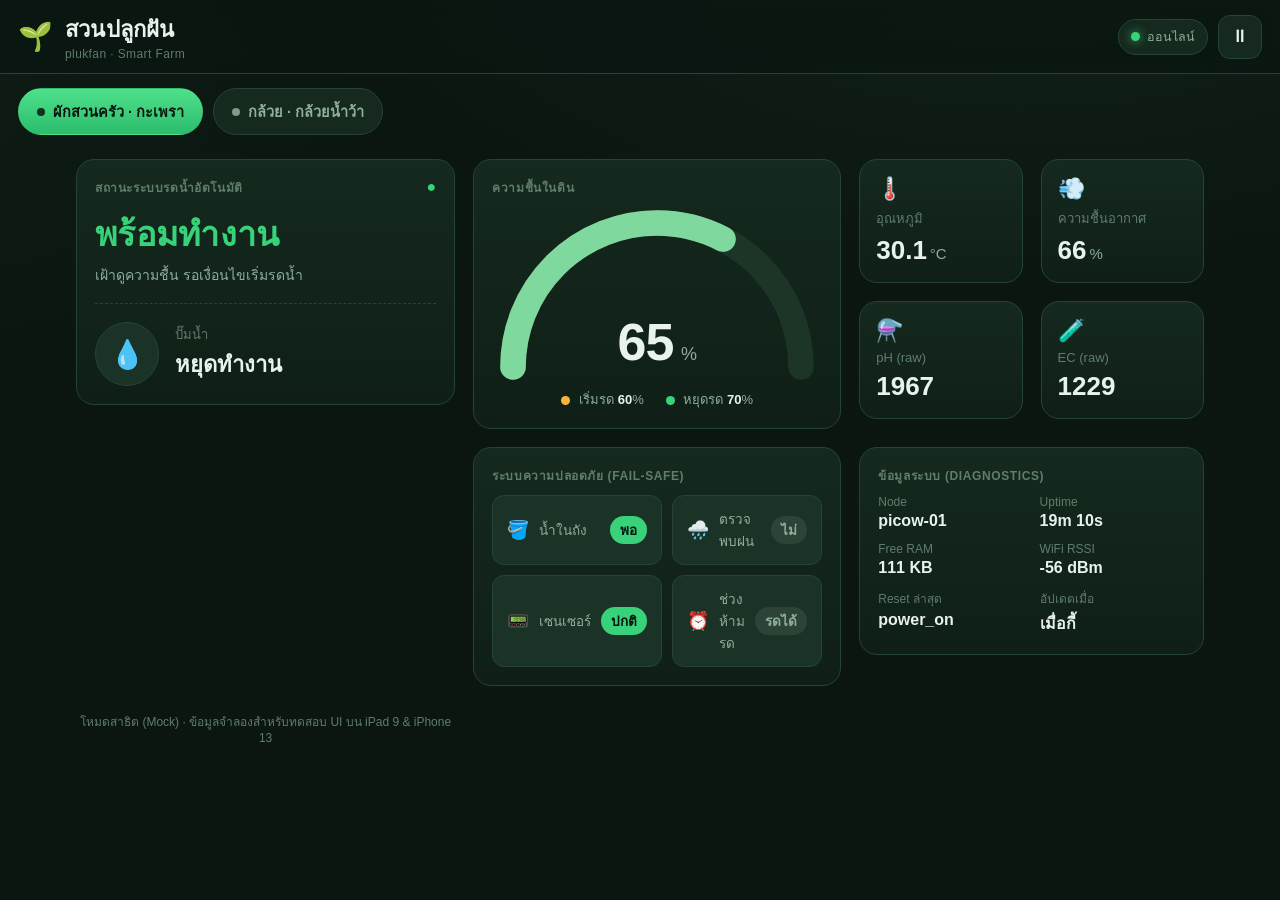
==== dashboard/index.html @ 5e145922 "เพิ่มแดชบอร์ดสาธิต (mock) รองรับ iPad 9 และ iPhone 13 - หน้าจอเดียวแสดงสถานะระบบรดน้ำอัตโนมัติ ตรงกั" ====
<!DOCTYPE html>
<html lang="th">
<head>
  <meta charset="UTF-8">
  <!--
    viewport-fit=cover  → ใช้พื้นที่เต็มจอ iPhone 13 (รองรับ notch ผ่าน safe-area-inset)
    maximum-scale / user-scalable=no  → กัน Safari iOS ซูมเองตอนแตะ input (UX แอปจริง)
  -->
  <meta name="viewport" content="width=device-width, initial-scale=1.0, viewport-fit=cover, maximum-scale=1.0, user-scalable=no">
  <meta name="theme-color" content="#0f1f17">
  <!-- เปิดแบบ Add to Home Screen ให้เป็น full-screen web app บน iPad/iPhone -->
  <meta name="apple-mobile-web-app-capable" content="yes">
  <meta name="apple-mobile-web-app-status-bar-style" content="black-translucent">
  <meta name="apple-mobile-web-app-title" content="สวนปลูกฝัน">
  <meta name="mobile-web-app-capable" content="yes">
  <title>สวนปลูกฝัน — Smart Farm Dashboard</title>
  <link rel="manifest" href="manifest.webmanifest">
  <link rel="stylesheet" href="css/styles.css">
</head>
<body>
  <div class="app" id="app">

    <!-- ───────── Top bar ───────── -->
    <header class="topbar">
      <div class="brand">
        <span class="brand__logo" aria-hidden="true">🌱</span>
        <div class="brand__text">
          <h1 class="brand__title">สวนปลูกฝัน</h1>
          <p class="brand__sub">plukfan · Smart Farm</p>
        </div>
      </div>

      <div class="topbar__right">
        <div class="conn" id="conn">
          <span class="conn__dot" id="connDot"></span>
          <span class="conn__label" id="connLabel">กำลังเชื่อมต่อ…</span>
        </div>
        <button class="icon-btn" id="simToggle" type="button"
                title="หยุด/เริ่ม การจำลองข้อมูล" aria-label="สลับการจำลองข้อมูล">
          <span id="simIcon">⏸</span>
        </button>
      </div>
    </header>

    <!-- ───────── Zone selector ───────── -->
    <nav class="zones" id="zoneTabs" aria-label="เลือกโซน"></nav>

    <main class="content">

      <!-- ───────── Hero: สถานะระบบ + การรดน้ำ ───────── -->
      <section class="card hero" id="heroCard">
        <div class="hero__head">
          <div>
            <p class="card__eyebrow">สถานะระบบรดน้ำอัตโนมัติ</p>
            <h2 class="hero__state" id="fsmState">—</h2>
            <p class="hero__desc" id="fsmDesc">กำลังโหลดสถานะ…</p>
          </div>
          <div class="hero__badge" id="fsmBadge" aria-hidden="true">●</div>
        </div>

        <div class="hero__pump">
          <div class="pump-viz" id="pumpViz">
            <span class="pump-viz__icon">💧</span>
          </div>
          <div class="pump-info">
            <p class="pump-info__label">ปั๊มน้ำ</p>
            <p class="pump-info__value" id="pumpState">—</p>
            <p class="pump-info__meta" id="pumpMeta"></p>
          </div>
        </div>

        <button class="btn btn--danger" id="resetBtn" type="button" hidden>
          ↻ สั่ง Manual Reset
        </button>
      </section>

      <!-- ───────── Moisture gauge ───────── -->
      <section class="card moist">
        <p class="card__eyebrow">ความชื้นในดิน</p>
        <div class="gauge" id="gauge">
          <svg viewBox="0 0 200 110" class="gauge__svg" aria-hidden="true">
            <path class="gauge__track" d="M10,100 A90,90 0 0,1 190,100" />
            <path class="gauge__band gauge__band--low"  id="bandLow"  d="M10,100 A90,90 0 0,1 190,100" />
            <path class="gauge__band gauge__band--high" id="bandHigh" d="M10,100 A90,90 0 0,1 190,100" />
            <path class="gauge__fill" id="gaugeFill"    d="M10,100 A90,90 0 0,1 190,100" />
          </svg>
          <div class="gauge__center">
            <span class="gauge__value" id="moistValue">--</span>
            <span class="gauge__unit">%</span>
          </div>
        </div>
        <div class="moist__legend" id="moistLegend">
          <span><i class="dot dot--low"></i> เริ่มรด <b id="thLow">–</b>%</span>
          <span><i class="dot dot--high"></i> หยุดรด <b id="thHigh">–</b>%</span>
        </div>
      </section>

      <!-- ───────── Sensor grid ───────── -->
      <section class="grid" id="sensorGrid">
        <article class="card stat" id="statTemp">
          <span class="stat__icon">🌡️</span>
          <span class="stat__label">อุณหภูมิ</span>
          <span class="stat__value"><b id="vTemp">--</b><i>°C</i></span>
        </article>
        <article class="card stat" id="statHumid">
          <span class="stat__icon">💨</span>
          <span class="stat__label">ความชื้นอากาศ</span>
          <span class="stat__value"><b id="vHumid">--</b><i>%</i></span>
        </article>
        <article class="card stat" id="statPh">
          <span class="stat__icon">⚗️</span>
          <span class="stat__label">pH (raw)</span>
          <span class="stat__value"><b id="vPh">--</b></span>
        </article>
        <article class="card stat" id="statEc">
          <span class="stat__icon">🧪</span>
          <span class="stat__label">EC (raw)</span>
          <span class="stat__value"><b id="vEc">--</b></span>
        </article>
      </section>

      <!-- ───────── Guards / safety ───────── -->
      <section class="card guards">
        <p class="card__eyebrow">ระบบความปลอดภัย (Fail-safe)</p>
        <ul class="guards__list">
          <li class="guard" id="gFloat">
            <span class="guard__icon">🪣</span>
            <span class="guard__name">น้ำในถัง</span>
            <span class="guard__val" id="gFloatVal">—</span>
          </li>
          <li class="guard" id="gRain">
            <span class="guard__icon">🌧️</span>
            <span class="guard__name">ตรวจพบฝน</span>
            <span class="guard__val" id="gRainVal">—</span>
          </li>
          <li class="guard" id="gSensor">
            <span class="guard__icon">📟</span>
            <span class="guard__name">เซนเซอร์</span>
            <span class="guard__val" id="gSensorVal">—</span>
          </li>
          <li class="guard" id="gWindow">
            <span class="guard__icon">⏰</span>
            <span class="guard__name">ช่วงห้ามรด</span>
            <span class="guard__val" id="gWindowVal">—</span>
          </li>
        </ul>
      </section>

      <!-- ───────── Diagnostics ───────── -->
      <section class="card diag">
        <p class="card__eyebrow">ข้อมูลระบบ (Diagnostics)</p>
        <div class="diag__grid">
          <div class="diag__item"><span>Node</span><b id="dNode">—</b></div>
          <div class="diag__item"><span>Uptime</span><b id="dUptime">—</b></div>
          <div class="diag__item"><span>Free RAM</span><b id="dMem">—</b></div>
          <div class="diag__item"><span>WiFi RSSI</span><b id="dRssi">—</b></div>
          <div class="diag__item"><span>Reset ล่าสุด</span><b id="dReset">—</b></div>
          <div class="diag__item"><span>อัปเดตเมื่อ</span><b id="dUpdated">—</b></div>
        </div>
        <p class="diag__err" id="lastErr" hidden></p>
      </section>

      <footer class="foot">
        <p>โหมดสาธิต (Mock) · ข้อมูลจำลองสำหรับทดสอบ UI บน iPad 9 &amp; iPhone 13</p>
      </footer>
    </main>
  </div>

  <!-- toast -->
  <div class="toast" id="toast" role="status" aria-live="polite" hidden></div>

  <script src="js/mock-data.js"></script>
  <script src="js/app.js"></script>
</body>
</html>
---- dashboard/css/styles.css ----
/* =============================================================================
   สวนปลูกฝัน — Smart Farm Dashboard (mock)
   ออกแบบ mobile-first + รองรับ iPad 9 (10.2") และ iPhone 13 โดยเฉพาะ
   - ใช้ safe-area-inset กับ notch / home indicator ของ iPhone 13
   - touch target >= 44px ตาม Apple HIG
   - ปิด hover-only, ใช้ :active feedback แทน
   ========================================================================== */

:root {
  --bg:        #0c1611;
  --bg-2:      #0f1f17;
  --card:      #15291e;
  --card-2:    #1b3327;
  --line:      #244536;
  --text:      #e8f3ec;
  --text-dim:  #8fae9d;
  --text-mut:  #5f7d6d;

  --green:     #38d27a;
  --green-soft:#1f6b45;
  --blue:      #4fb6f0;
  --amber:     #f5b53d;
  --red:       #f06464;

  --radius:    18px;
  --radius-sm: 12px;
  --gap:       14px;

  /* safe-area shorthands (iPhone 13 notch / home indicator) */
  --sat: env(safe-area-inset-top, 0px);
  --sab: env(safe-area-inset-bottom, 0px);
  --sal: env(safe-area-inset-left, 0px);
  --sar: env(safe-area-inset-right, 0px);

  font-size: 16px;
}

* { box-sizing: border-box; margin: 0; padding: 0; }

html, body {
  height: 100%;
  background: var(--bg);
  color: var(--text);
  font-family: -apple-system, BlinkMacSystemFont, "Segoe UI",
               "Noto Sans Thai", "Sukhumvit Set", "Helvetica Neue", sans-serif;
  -webkit-font-smoothing: antialiased;
  -webkit-text-size-adjust: 100%;        /* กัน iOS ขยาย font เองตอนหมุนจอ */
  -webkit-tap-highlight-color: transparent;
  overscroll-behavior-y: contain;
}

body {
  background:
    radial-gradient(1200px 600px at 80% -10%, #16382660 0%, transparent 60%),
    radial-gradient(900px 500px at -10% 10%, #10302040 0%, transparent 55%),
    var(--bg);
}

.app {
  min-height: 100%;
  /* เผื่อ safe-area ทุกด้าน — เนื้อหาไม่ถูก notch/มุมจอบัง */
  padding:
    calc(var(--sat))
    var(--sar)
    var(--sab)
    var(--sal);
}

/* ───────────────────────── Top bar ───────────────────────── */
.topbar {
  position: sticky;
  top: 0;
  z-index: 20;
  display: flex;
  align-items: center;
  justify-content: space-between;
  gap: 12px;
  padding: calc(var(--sat) + 12px) 18px 12px;
  margin-top: calc(-1 * var(--sat));      /* ดึง blur ขึ้นไปคลุมพื้นที่ notch */
  background: rgba(12, 22, 17, 0.72);
  backdrop-filter: saturate(140%) blur(14px);
  -webkit-backdrop-filter: saturate(140%) blur(14px);
  border-bottom: 1px solid var(--line);
}

.brand { display: flex; align-items: center; gap: 12px; min-width: 0; }
.brand__logo { font-size: 28px; line-height: 1; }
.brand__title { font-size: 19px; font-weight: 700; letter-spacing: .2px; }
.brand__sub { font-size: 12px; color: var(--text-mut); letter-spacing: .4px; }

.topbar__right { display: flex; align-items: center; gap: 10px; }

.conn {
  display: flex; align-items: center; gap: 7px;
  padding: 7px 12px;
  background: var(--card);
  border: 1px solid var(--line);
  border-radius: 999px;
  font-size: 12.5px;
  color: var(--text-dim);
  white-space: nowrap;
}
.conn__dot {
  width: 9px; height: 9px; border-radius: 50%;
  background: var(--text-mut);
  box-shadow: 0 0 0 0 transparent;
  transition: background .3s, box-shadow .3s;
}
.conn--online  .conn__dot { background: var(--green); box-shadow: 0 0 10px 1px #38d27a88; }
.conn--offline .conn__dot { background: var(--red);   box-shadow: 0 0 10px 1px #f0646488; }

.icon-btn {
  width: 44px; height: 44px;              /* >= 44px touch target */
  display: grid; place-items: center;
  font-size: 18px;
  color: var(--text);
  background: var(--card);
  border: 1px solid var(--line);
  border-radius: 12px;
  cursor: pointer;
  transition: transform .08s, background .2s;
}
.icon-btn:active { transform: scale(.92); background: var(--card-2); }

/* ───────────────────────── Zone tabs ───────────────────────── */
.zones {
  display: flex;
  gap: 10px;
  padding: 14px 18px 4px;
  overflow-x: auto;
  -webkit-overflow-scrolling: touch;
  scrollbar-width: none;
}
.zones::-webkit-scrollbar { display: none; }

.zone-tab {
  flex: 0 0 auto;
  padding: 11px 18px;
  min-height: 44px;
  display: flex; align-items: center; gap: 8px;
  font-size: 14.5px; font-weight: 600;
  color: var(--text-dim);
  background: var(--card);
  border: 1px solid var(--line);
  border-radius: 999px;
  cursor: pointer;
  white-space: nowrap;
  transition: transform .08s, background .2s, color .2s, border-color .2s;
}
.zone-tab:active { transform: scale(.96); }
.zone-tab.is-active {
  color: #06160d;
  background: linear-gradient(180deg, #4fe08c, #2bbd6c);
  border-color: transparent;
}
.zone-tab__dot { width: 8px; height: 8px; border-radius: 50%; background: currentColor; opacity: .85; }

/* ───────────────────────── Content layout ───────────────────────── */
.content {
  padding: 14px 18px calc(var(--sab) + 28px);
  display: grid;
  gap: var(--gap);
  max-width: 1180px;
  margin: 0 auto;
}

.card {
  background: linear-gradient(180deg, var(--card), var(--bg-2));
  border: 1px solid var(--line);
  border-radius: var(--radius);
  padding: 18px;
}
.card__eyebrow {
  font-size: 12px; letter-spacing: .6px; text-transform: uppercase;
  color: var(--text-mut); font-weight: 700; margin-bottom: 10px;
}

/* ───────────────────────── Hero ───────────────────────── */
.hero__head { display: flex; justify-content: space-between; align-items: flex-start; gap: 12px; }
.hero__state { font-size: 30px; font-weight: 800; letter-spacing: .3px; margin-top: 2px; }
.hero__desc  { font-size: 14px; color: var(--text-dim); margin-top: 4px; line-height: 1.45; }
.hero__badge { font-size: 16px; }

.hero__pump {
  display: flex; align-items: center; gap: 16px;
  margin-top: 18px; padding-top: 18px;
  border-top: 1px dashed var(--line);
}
.pump-viz {
  width: 64px; height: 64px; flex: 0 0 auto;
  display: grid; place-items: center;
  border-radius: 50%;
  font-size: 28px;
  background: var(--card-2);
  border: 1px solid var(--line);
  transition: background .3s, box-shadow .3s, transform .3s;
}
.pump-viz.is-on {
  background: radial-gradient(circle at 50% 40%, #2c7bd6, #1c4f8f);
  box-shadow: 0 0 0 4px #2c7bd633, 0 0 28px 4px #2c7bd655;
  animation: pump-pulse 1.4s ease-in-out infinite;
}
@keyframes pump-pulse {
  0%,100% { transform: scale(1); }
  50%     { transform: scale(1.06); }
}
.pump-info__label { font-size: 13px; color: var(--text-mut); }
.pump-info__value { font-size: 22px; font-weight: 700; margin-top: 2px; }
.pump-info__meta  { font-size: 12.5px; color: var(--text-dim); margin-top: 3px; }

/* state color theming on hero card */
.hero[data-state="WATERING"] { border-color: #2c7bd6aa; }
.hero[data-state="ERROR"]    { border-color: #f06464aa; }
.hero[data-state="COOLDOWN"] { border-color: #f5b53d77; }

/* ───────────────────────── Buttons ───────────────────────── */
.btn {
  width: 100%;
  margin-top: 16px;
  min-height: 50px;
  font-size: 16px; font-weight: 700;
  border: none; border-radius: 14px;
  cursor: pointer;
  transition: transform .08s, filter .2s;
}
.btn:active { transform: scale(.98); filter: brightness(.92); }
.btn--danger { background: linear-gradient(180deg, #ff7a7a, #e24d4d); color: #2a0808; }

/* ───────────────────────── Moisture gauge ───────────────────────── */
.moist { display: flex; flex-direction: column; align-items: center; }
.moist .card__eyebrow { align-self: flex-start; }
.gauge { position: relative; width: 100%; max-width: 320px; }
.gauge__svg { width: 100%; height: auto; display: block; overflow: visible; }
.gauge__track, .gauge__band, .gauge__fill {
  fill: none;
  stroke-width: 16;
  stroke-linecap: round;
}
.gauge__track { stroke: #1c3527; }
.gauge__band  { stroke-width: 16; opacity: .28; }
.gauge__band--low  { stroke: var(--amber); }
.gauge__band--high { stroke: var(--green); }
.gauge__fill {
  stroke: var(--green);
  transition: stroke-dashoffset .8s cubic-bezier(.4,0,.2,1), stroke .4s;
}
.gauge__center {
  position: absolute; left: 0; right: 0; bottom: 6%;
  text-align: center;
}
.gauge__value { font-size: 46px; font-weight: 800; letter-spacing: -1px; }
.gauge__unit  { font-size: 18px; color: var(--text-dim); margin-left: 3px; }

.moist__legend {
  display: flex; gap: 22px; margin-top: 6px;
  font-size: 13px; color: var(--text-dim);
}
.moist__legend b { color: var(--text); }
.dot { display: inline-block; width: 9px; height: 9px; border-radius: 50%; margin-right: 5px; vertical-align: middle; }
.dot--low  { background: var(--amber); }
.dot--high { background: var(--green); }

/* ───────────────────────── Sensor grid ───────────────────────── */
.grid { grid-template-columns: 1fr 1fr; display: grid; gap: var(--gap); }
.stat { display: flex; flex-direction: column; gap: 6px; padding: 16px; }
.stat__icon  { font-size: 22px; }
.stat__label { font-size: 13px; color: var(--text-mut); }
.stat__value { font-size: 15px; color: var(--text-dim); }
.stat__value b { font-size: 26px; font-weight: 800; color: var(--text); }
.stat__value i { font-style: normal; font-size: 15px; color: var(--text-dim); margin-left: 3px; }
.stat.is-stale b { color: var(--text-mut); }

/* ───────────────────────── Guards ───────────────────────── */
.guards__list { display: grid; grid-template-columns: 1fr 1fr; gap: 10px; }
.guard {
  display: flex; align-items: center; gap: 10px;
  padding: 12px 14px;
  background: var(--card-2);
  border: 1px solid var(--line);
  border-radius: var(--radius-sm);
  list-style: none;
}
.guard__icon { font-size: 18px; }
.guard__name { font-size: 13.5px; color: var(--text-dim); flex: 1; }
.guard__val  { font-size: 13.5px; font-weight: 700; padding: 3px 10px; border-radius: 999px; white-space: nowrap; }
.guard__val.ok   { color: #06160d; background: var(--green); }
.guard__val.warn { color: #2a1a00; background: var(--amber); }
.guard__val.bad  { color: #2a0808; background: var(--red); }
.guard__val.idle { color: var(--text-dim); background: #ffffff14; }

/* ───────────────────────── Diagnostics ───────────────────────── */
.diag__grid { display: grid; grid-template-columns: 1fr 1fr; gap: 12px 16px; }
.diag__item { display: flex; flex-direction: column; gap: 3px; }
.diag__item span { font-size: 12px; color: var(--text-mut); }
.diag__item b { font-size: 16px; font-weight: 700; }
.diag__err {
  margin-top: 14px; padding: 11px 14px;
  font-size: 13px; color: #ffd9d9;
  background: #f0646422; border: 1px solid #f0646455;
  border-radius: var(--radius-sm);
}

.foot { text-align: center; color: var(--text-mut); font-size: 12px; padding: 8px 0 4px; }

/* ───────────────────────── Toast ───────────────────────── */
.toast {
  position: fixed;
  left: 50%;
  bottom: calc(var(--sab) + 22px);
  transform: translateX(-50%) translateY(12px);
  max-width: min(92vw, 420px);
  padding: 13px 20px;
  background: #0c1c14;
  border: 1px solid var(--green-soft);
  border-radius: 14px;
  color: var(--text);
  font-size: 14px;
  box-shadow: 0 12px 36px #000a;
  opacity: 0;
  transition: opacity .25s, transform .25s;
  z-index: 50;
}
.toast.show { opacity: 1; transform: translateX(-50%) translateY(0); }

/* =============================================================================
   RESPONSIVE
   iPhone 13  : 390 × 844 pt (portrait) / 844 × 390 (landscape)
   iPad 9     : 810 × 1080 pt (portrait) / 1080 × 810 (landscape)
   ========================================================================== */

/* ── iPad 9 และจอกว้างขึ้น: ใช้ multi-column dashboard ── */
@media (min-width: 740px) {
  :root { --gap: 18px; }
  .content {
    grid-template-columns: repeat(2, 1fr);
    align-items: start;
    padding: 20px 26px calc(var(--sab) + 36px);
  }
  .hero { grid-column: 1 / -1; }
  .grid { grid-column: 1 / -1; grid-template-columns: repeat(4, 1fr); }
  .brand__title { font-size: 22px; }
  .hero__state  { font-size: 34px; }
  .gauge__value { font-size: 52px; }
}

/* iPad 9 landscape & ใหญ่กว่า: 3 คอลัมน์ ใช้พื้นที่จอแนวนอนเต็มที่ */
@media (min-width: 1040px) {
  .content { grid-template-columns: 1.1fr 1fr 1fr; }
  .hero  { grid-column: 1 / 2; grid-row: 1 / 3; }
  .moist { grid-column: 2 / 3; }
  .grid  { grid-column: 3 / 4; grid-template-columns: 1fr 1fr; }
  .guards, .diag { grid-column: span 1; }
}

/* ── iPhone 13 landscape (จอเตี้ย): ลดความสูง element, 2 คอลัมน์ ── */
@media (max-height: 480px) and (orientation: landscape) {
  .content { grid-template-columns: 1fr 1fr; padding-top: 10px; }
  .hero { grid-column: 1 / -1; }
  .hero__state { font-size: 24px; }
  .topbar { padding-top: calc(var(--sat) + 8px); padding-bottom: 8px; }
  .gauge { max-width: 240px; }
}

/* ── จอเล็กมาก (iPhone SE / iPhone 13 mini ขอบแคบ): กันล้น ── */
@media (max-width: 360px) {
  .content { padding-left: 14px; padding-right: 14px; }
  .brand__title { font-size: 17px; }
  .hero__state { font-size: 26px; }
  .conn__label { display: none; }   /* เหลือแต่จุดสถานะ ประหยัดพื้นที่ */
}

/* เคารพ reduce-motion ของผู้ใช้ iOS */
@media (prefers-reduced-motion: reduce) {
  *, *::before, *::after { animation: none !important; transition: none !important; }
}
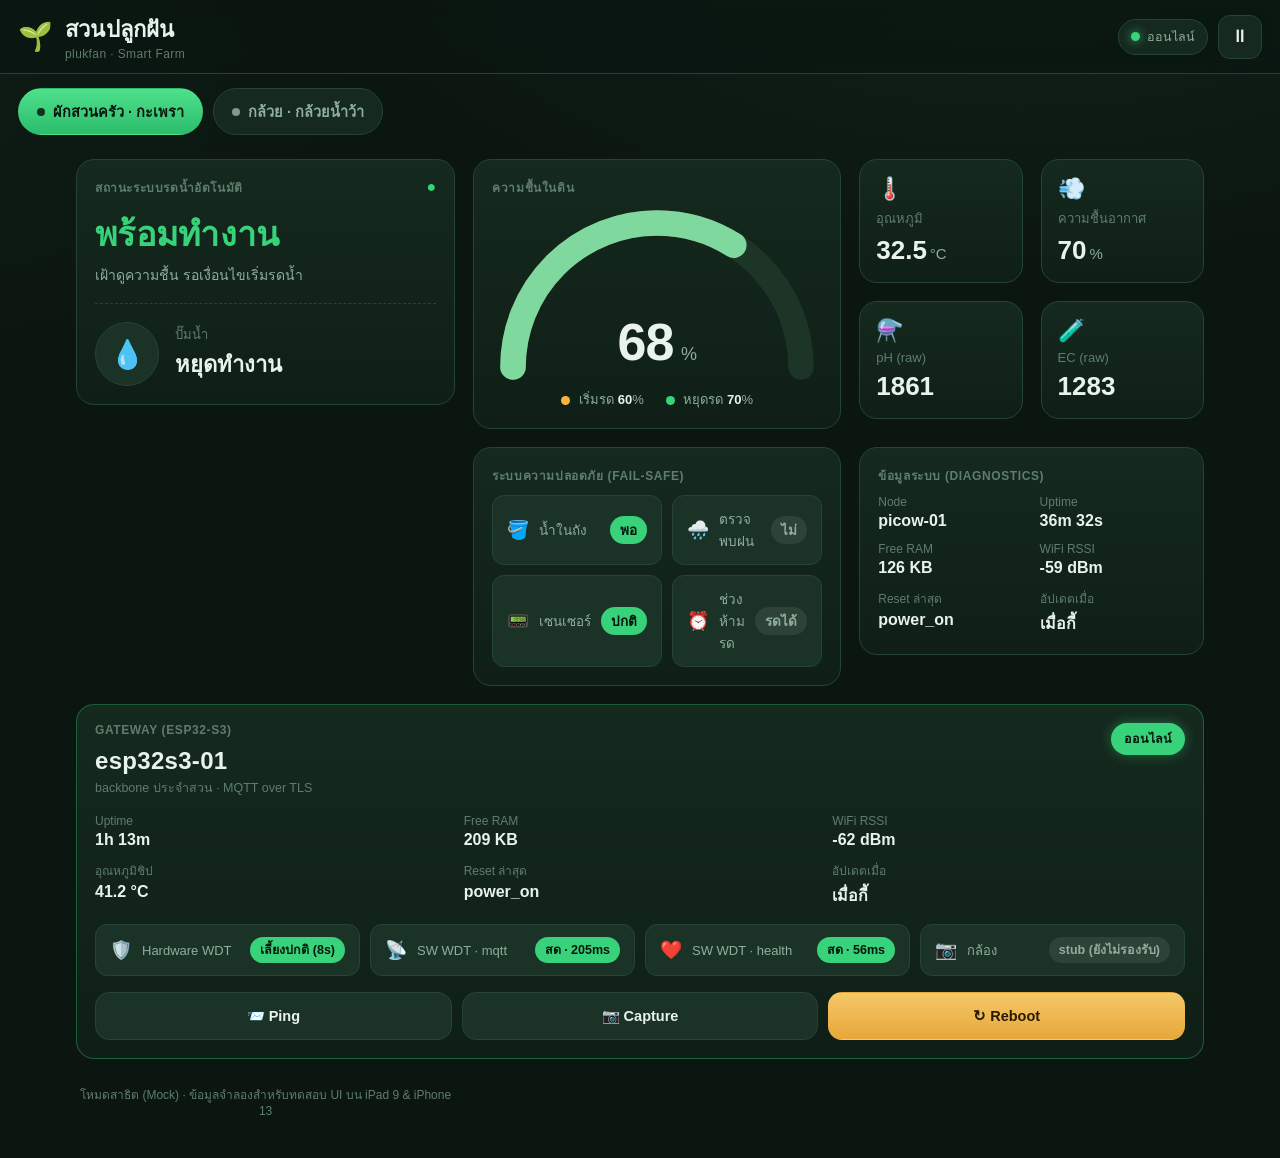
==== commit 9267ee4f: "เพิ่มการ์ด Gateway (ESP32-S3) เข้าใน dashboard (โหมด mock) gateway (esp32s3-01) เป็นคนละชนิด node กั" ====
--- a/dashboard/index.html
+++ b/dashboard/index.html
@@ -160,6 +160,61 @@
         <p class="diag__err" id="lastErr" hidden></p>
       </section>
 
+      <!-- ───────── Gateway (ESP32-S3) ───────── -->
+      <section class="card gateway" id="gatewayCard">
+        <div class="gateway__head">
+          <div>
+            <p class="card__eyebrow">Gateway (ESP32-S3)</p>
+            <h2 class="gateway__id" id="gwId">—</h2>
+            <p class="gateway__sub">backbone ประจำสวน · MQTT over TLS</p>
+          </div>
+          <span class="gw-badge" id="gwBadge">—</span>
+        </div>
+
+        <!-- diagnostics ของ gateway (sys/{uptime,freemem,rssi,temp}) -->
+        <div class="diag__grid gateway__diag">
+          <div class="diag__item"><span>Uptime</span><b id="gwUptime">—</b></div>
+          <div class="diag__item"><span>Free RAM</span><b id="gwMem">—</b></div>
+          <div class="diag__item"><span>WiFi RSSI</span><b id="gwRssi">—</b></div>
+          <div class="diag__item"><span>อุณหภูมิชิป</span><b id="gwTemp">—</b></div>
+          <div class="diag__item"><span>Reset ล่าสุด</span><b id="gwReset">—</b></div>
+          <div class="diag__item"><span>อัปเดตเมื่อ</span><b id="gwUpdated">—</b></div>
+        </div>
+
+        <!-- Dual watchdog + กล้อง -->
+        <ul class="gw-status">
+          <li class="gw-stat" id="gwWdtHw">
+            <span class="gw-stat__icon">🛡️</span>
+            <span class="gw-stat__name">Hardware WDT</span>
+            <span class="gw-stat__val" id="gwWdtHwVal">—</span>
+          </li>
+          <li class="gw-stat" id="gwWdtMqtt">
+            <span class="gw-stat__icon">📡</span>
+            <span class="gw-stat__name">SW WDT · mqtt</span>
+            <span class="gw-stat__val" id="gwWdtMqttVal">—</span>
+          </li>
+          <li class="gw-stat" id="gwWdtHealth">
+            <span class="gw-stat__icon">❤️</span>
+            <span class="gw-stat__name">SW WDT · health</span>
+            <span class="gw-stat__val" id="gwWdtHealthVal">—</span>
+          </li>
+          <li class="gw-stat" id="gwCam">
+            <span class="gw-stat__icon">📷</span>
+            <span class="gw-stat__name">กล้อง</span>
+            <span class="gw-stat__val" id="gwCamVal">—</span>
+          </li>
+        </ul>
+
+        <!-- ปุ่มคำสั่งสาธิต (plukfan/node/esp32s3-01/cmd) -->
+        <div class="gw-cmds">
+          <button class="gw-cmd" id="gwPing" type="button">📨 Ping</button>
+          <button class="gw-cmd" id="gwCapture" type="button">📷 Capture</button>
+          <button class="gw-cmd gw-cmd--warn" id="gwReboot" type="button">↻ Reboot</button>
+        </div>
+
+        <p class="diag__err" id="gwErr" hidden></p>
+      </section>
+
       <footer class="foot">
         <p>โหมดสาธิต (Mock) · ข้อมูลจำลองสำหรับทดสอบ UI บน iPad 9 &amp; iPhone 13</p>
       </footer>
--- a/dashboard/css/styles.css
+++ b/dashboard/css/styles.css
@@ -298,6 +298,67 @@
   font-size: 13px; color: #ffd9d9;
   background: #f0646422; border: 1px solid #f0646455;
   border-radius: var(--radius-sm);
+}
+
+/* ───────────────────────── Gateway (ESP32-S3) ───────────────────────── */
+.gateway[data-state="online"]  { border-color: #38d27a55; }
+.gateway[data-state="offline"] { border-color: #f0646477; }
+.gateway[data-state="boot"]    { border-color: #f5b53d77; }
+
+.gateway__head {
+  display: flex; justify-content: space-between; align-items: flex-start; gap: 12px;
+  margin-bottom: 16px;
+}
+.gateway__id  { font-size: 24px; font-weight: 800; letter-spacing: .3px; margin-top: 2px; }
+.gateway__sub { font-size: 12.5px; color: var(--text-mut); margin-top: 3px; }
+
+.gw-badge {
+  flex: 0 0 auto;
+  font-size: 12.5px; font-weight: 700;
+  padding: 6px 13px; border-radius: 999px;
+  white-space: nowrap;
+  color: var(--text-dim); background: #ffffff14;
+}
+.gw-badge--online  { color: #06160d; background: var(--green); box-shadow: 0 0 12px 1px #38d27a55; }
+.gw-badge--offline { color: #2a0808; background: var(--red); }
+.gw-badge--boot    { color: #2a1a00; background: var(--amber); }
+
+.gateway__diag { margin-bottom: 16px; }
+
+.gw-status { display: grid; grid-template-columns: 1fr 1fr; gap: 10px; list-style: none; }
+.gw-stat {
+  display: flex; align-items: center; gap: 10px;
+  padding: 12px 14px;
+  background: var(--card-2);
+  border: 1px solid var(--line);
+  border-radius: var(--radius-sm);
+}
+.gw-stat__icon { font-size: 18px; }
+.gw-stat__name { font-size: 13px; color: var(--text-dim); flex: 1; min-width: 0; }
+.gw-stat__val  {
+  font-size: 12.5px; font-weight: 700;
+  padding: 3px 10px; border-radius: 999px; white-space: nowrap;
+}
+.gw-stat__val.ok   { color: #06160d; background: var(--green); }
+.gw-stat__val.bad  { color: #2a0808; background: var(--red); }
+.gw-stat__val.idle { color: var(--text-dim); background: #ffffff14; }
+
+.gw-cmds { display: flex; gap: 10px; margin-top: 16px; flex-wrap: wrap; }
+.gw-cmd {
+  flex: 1 1 0; min-width: 96px; min-height: 48px;
+  font-size: 14.5px; font-weight: 700;
+  color: var(--text);
+  background: var(--card-2);
+  border: 1px solid var(--line);
+  border-radius: 14px;
+  cursor: pointer;
+  transition: transform .08s, background .2s, filter .2s;
+}
+.gw-cmd:active { transform: scale(.96); background: var(--card); }
+.gw-cmd--warn { color: #2a1a00; background: linear-gradient(180deg, #f5c869, #e7a73a); border-color: transparent; }
+
+.gateway .diag__err {
+  color: #d9ecff; background: #4fb6f01f; border-color: #4fb6f055;
 }
 
 .foot { text-align: center; color: var(--text-mut); font-size: 12px; padding: 8px 0 4px; }
@@ -338,6 +399,9 @@
   }
   .hero { grid-column: 1 / -1; }
   .grid { grid-column: 1 / -1; grid-template-columns: repeat(4, 1fr); }
+  .gateway { grid-column: 1 / -1; }
+  .gateway__diag { grid-template-columns: repeat(3, 1fr); }
+  .gw-status { grid-template-columns: repeat(4, 1fr); }
   .brand__title { font-size: 22px; }
   .hero__state  { font-size: 34px; }
   .gauge__value { font-size: 52px; }
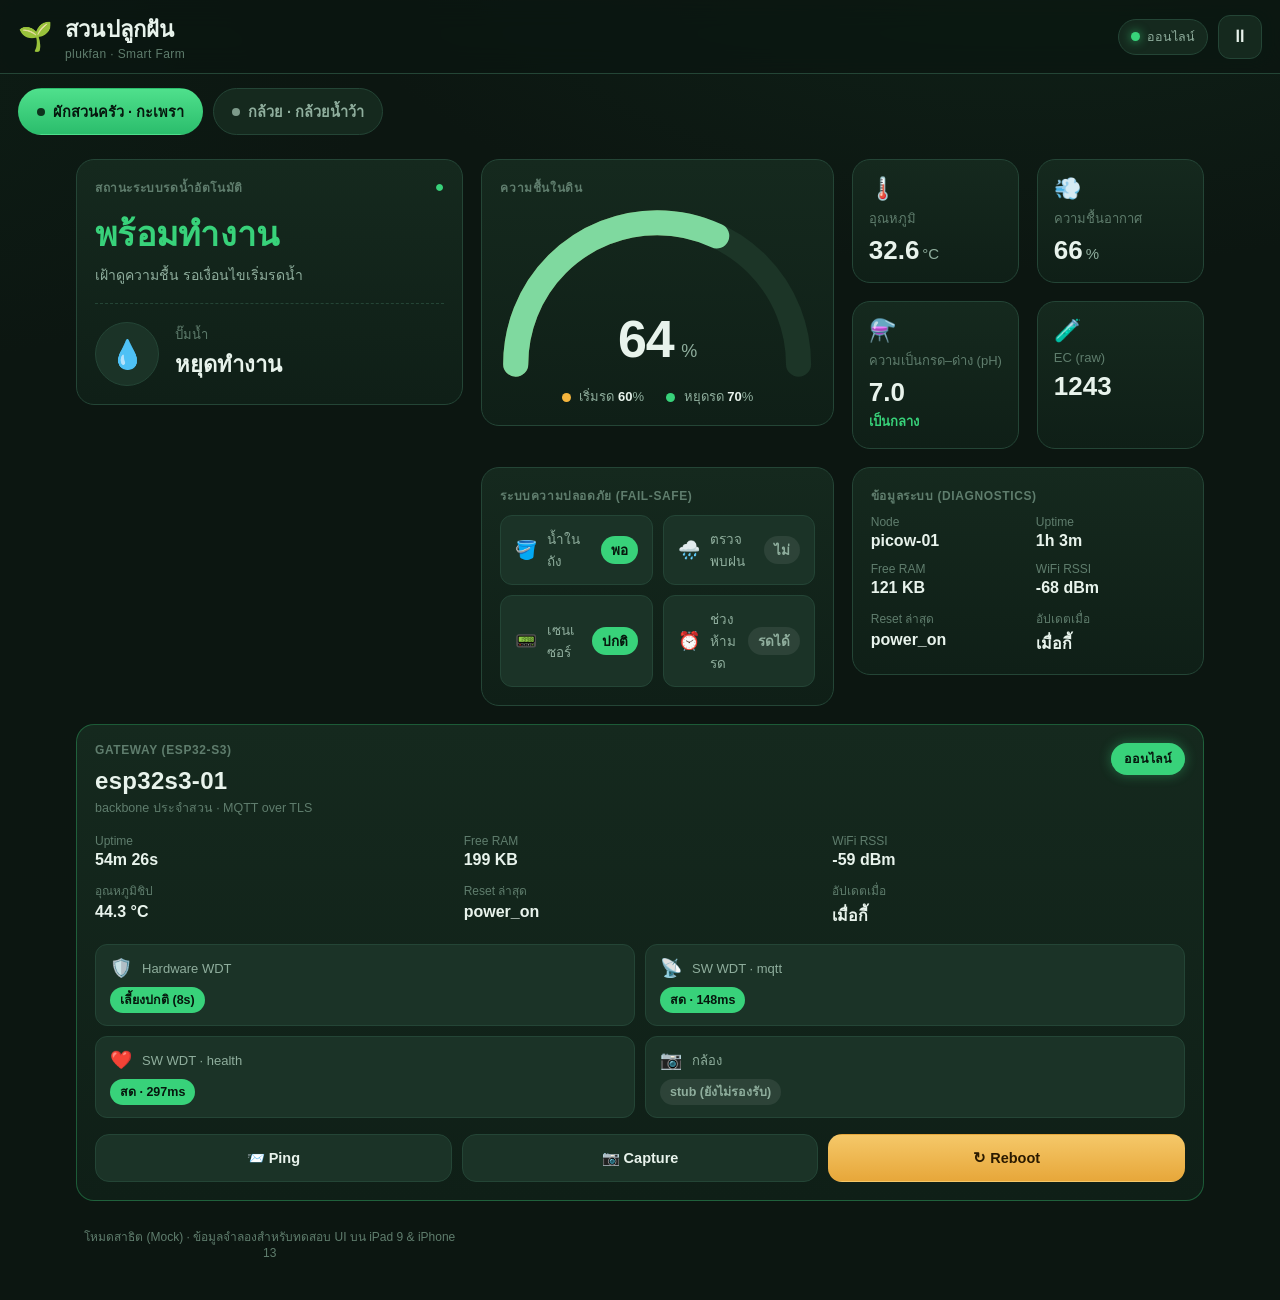
==== commit 62ddc466: "แปลงค่า pH จากค่าดิบเป็นค่ากรด–ด่าง (0–14) ที่เข้าใจได้ firmware (picow_node.py) ส่ง pH เป็นค่าดิบ 1" ====
--- a/dashboard/index.html
+++ b/dashboard/index.html
@@ -109,8 +109,8 @@
         </article>
         <article class="card stat" id="statPh">
           <span class="stat__icon">⚗️</span>
-          <span class="stat__label">pH (raw)</span>
-          <span class="stat__value"><b id="vPh">--</b></span>
+          <span class="stat__label">ความเป็นกรด–ด่าง (pH)</span>
+          <span class="stat__value"><b id="vPh">--</b><i id="vPhTag" class="ph-tag"></i></span>
         </article>
         <article class="card stat" id="statEc">
           <span class="stat__icon">🧪</span>
--- a/dashboard/css/styles.css
+++ b/dashboard/css/styles.css
@@ -159,6 +159,8 @@
 .content {
   padding: 14px 18px calc(var(--sab) + 28px);
   display: grid;
+  /* base = 1 คอลัมน์ผูกกับความกว้างจอ (minmax(0,..) กัน track ขยายตาม max-content) */
+  grid-template-columns: minmax(0, 1fr);
   gap: var(--gap);
   max-width: 1180px;
   margin: 0 auto;
@@ -169,6 +171,7 @@
   border: 1px solid var(--line);
   border-radius: var(--radius);
   padding: 18px;
+  min-width: 0;            /* ให้การ์ดยุบได้ใน grid track (กันเนื้อหา nowrap ดันล้น) */
 }
 .card__eyebrow {
   font-size: 12px; letter-spacing: .6px; text-transform: uppercase;
@@ -269,9 +272,19 @@
 .stat__value b { font-size: 26px; font-weight: 800; color: var(--text); }
 .stat__value i { font-style: normal; font-size: 15px; color: var(--text-dim); margin-left: 3px; }
 .stat.is-stale b { color: var(--text-mut); }
+/* ป้ายกรด–ด่างของ pH (specificity สูงกว่า .stat__value i เพื่อ override สี) */
+.stat .ph-tag {
+  display: block; margin-left: 0; margin-top: 3px;
+  font-size: 13px; font-weight: 700; font-style: normal;
+}
+.stat .ph-tag.acid-strong { color: var(--red); }
+.stat .ph-tag.acid        { color: var(--amber); }
+.stat .ph-tag.neutral     { color: var(--green); }
+.stat .ph-tag.base        { color: var(--blue); }
+.stat .ph-tag.base-strong { color: #b07ef0; }
 
 /* ───────────────────────── Guards ───────────────────────── */
-.guards__list { display: grid; grid-template-columns: 1fr 1fr; gap: 10px; }
+.guards__list { display: grid; grid-template-columns: minmax(0, 1fr) minmax(0, 1fr); gap: 10px; }
 .guard {
   display: flex; align-items: center; gap: 10px;
   padding: 12px 14px;
@@ -280,8 +293,8 @@
   border-radius: var(--radius-sm);
   list-style: none;
 }
-.guard__icon { font-size: 18px; }
-.guard__name { font-size: 13.5px; color: var(--text-dim); flex: 1; }
+.guard__icon { font-size: 18px; flex: 0 0 auto; }
+.guard__name { font-size: 13.5px; color: var(--text-dim); flex: 1; min-width: 0; overflow-wrap: anywhere; }
 .guard__val  { font-size: 13.5px; font-weight: 700; padding: 3px 10px; border-radius: 999px; white-space: nowrap; }
 .guard__val.ok   { color: #06160d; background: var(--green); }
 .guard__val.warn { color: #2a1a00; background: var(--amber); }
@@ -325,19 +338,26 @@
 
 .gateway__diag { margin-bottom: 16px; }
 
-.gw-status { display: grid; grid-template-columns: 1fr 1fr; gap: 10px; list-style: none; }
+.gw-status { display: grid; grid-template-columns: minmax(0, 1fr) minmax(0, 1fr); gap: 10px; list-style: none; }
 .gw-stat {
-  display: flex; align-items: center; gap: 10px;
+  /* icon+ชื่อ บรรทัดบน, pill ค่าสถานะบรรทัดล่าง (กัน pill ยาวเบียดชื่อจนตัดทีละตัวอักษร) */
+  display: grid;
+  grid-template-columns: auto minmax(0, 1fr);
+  grid-template-areas: "icon name" "val val";
+  align-items: center; gap: 8px 10px;
   padding: 12px 14px;
+  min-width: 0;
   background: var(--card-2);
   border: 1px solid var(--line);
   border-radius: var(--radius-sm);
 }
-.gw-stat__icon { font-size: 18px; }
-.gw-stat__name { font-size: 13px; color: var(--text-dim); flex: 1; min-width: 0; }
+.gw-stat__icon { grid-area: icon; font-size: 18px; }
+.gw-stat__name { grid-area: name; font-size: 13px; color: var(--text-dim); min-width: 0; }
 .gw-stat__val  {
+  grid-area: val; justify-self: start; max-width: 100%;
   font-size: 12.5px; font-weight: 700;
   padding: 3px 10px; border-radius: 999px; white-space: nowrap;
+  overflow: hidden; text-overflow: ellipsis;
 }
 .gw-stat__val.ok   { color: #06160d; background: var(--green); }
 .gw-stat__val.bad  { color: #2a0808; background: var(--red); }
@@ -401,7 +421,6 @@
   .grid { grid-column: 1 / -1; grid-template-columns: repeat(4, 1fr); }
   .gateway { grid-column: 1 / -1; }
   .gateway__diag { grid-template-columns: repeat(3, 1fr); }
-  .gw-status { grid-template-columns: repeat(4, 1fr); }
   .brand__title { font-size: 22px; }
   .hero__state  { font-size: 34px; }
   .gauge__value { font-size: 52px; }
@@ -431,6 +450,8 @@
   .brand__title { font-size: 17px; }
   .hero__state { font-size: 26px; }
   .conn__label { display: none; }   /* เหลือแต่จุดสถานะ ประหยัดพื้นที่ */
+  /* จอจิ๋ว: ยุบ grid 2 คอลัมน์เป็นคอลัมน์เดียว กันเนื้อหา nowrap ดันล้น */
+  .grid, .guards__list, .gw-status { grid-template-columns: 1fr; }
 }
 
 /* เคารพ reduce-motion ของผู้ใช้ iOS */
